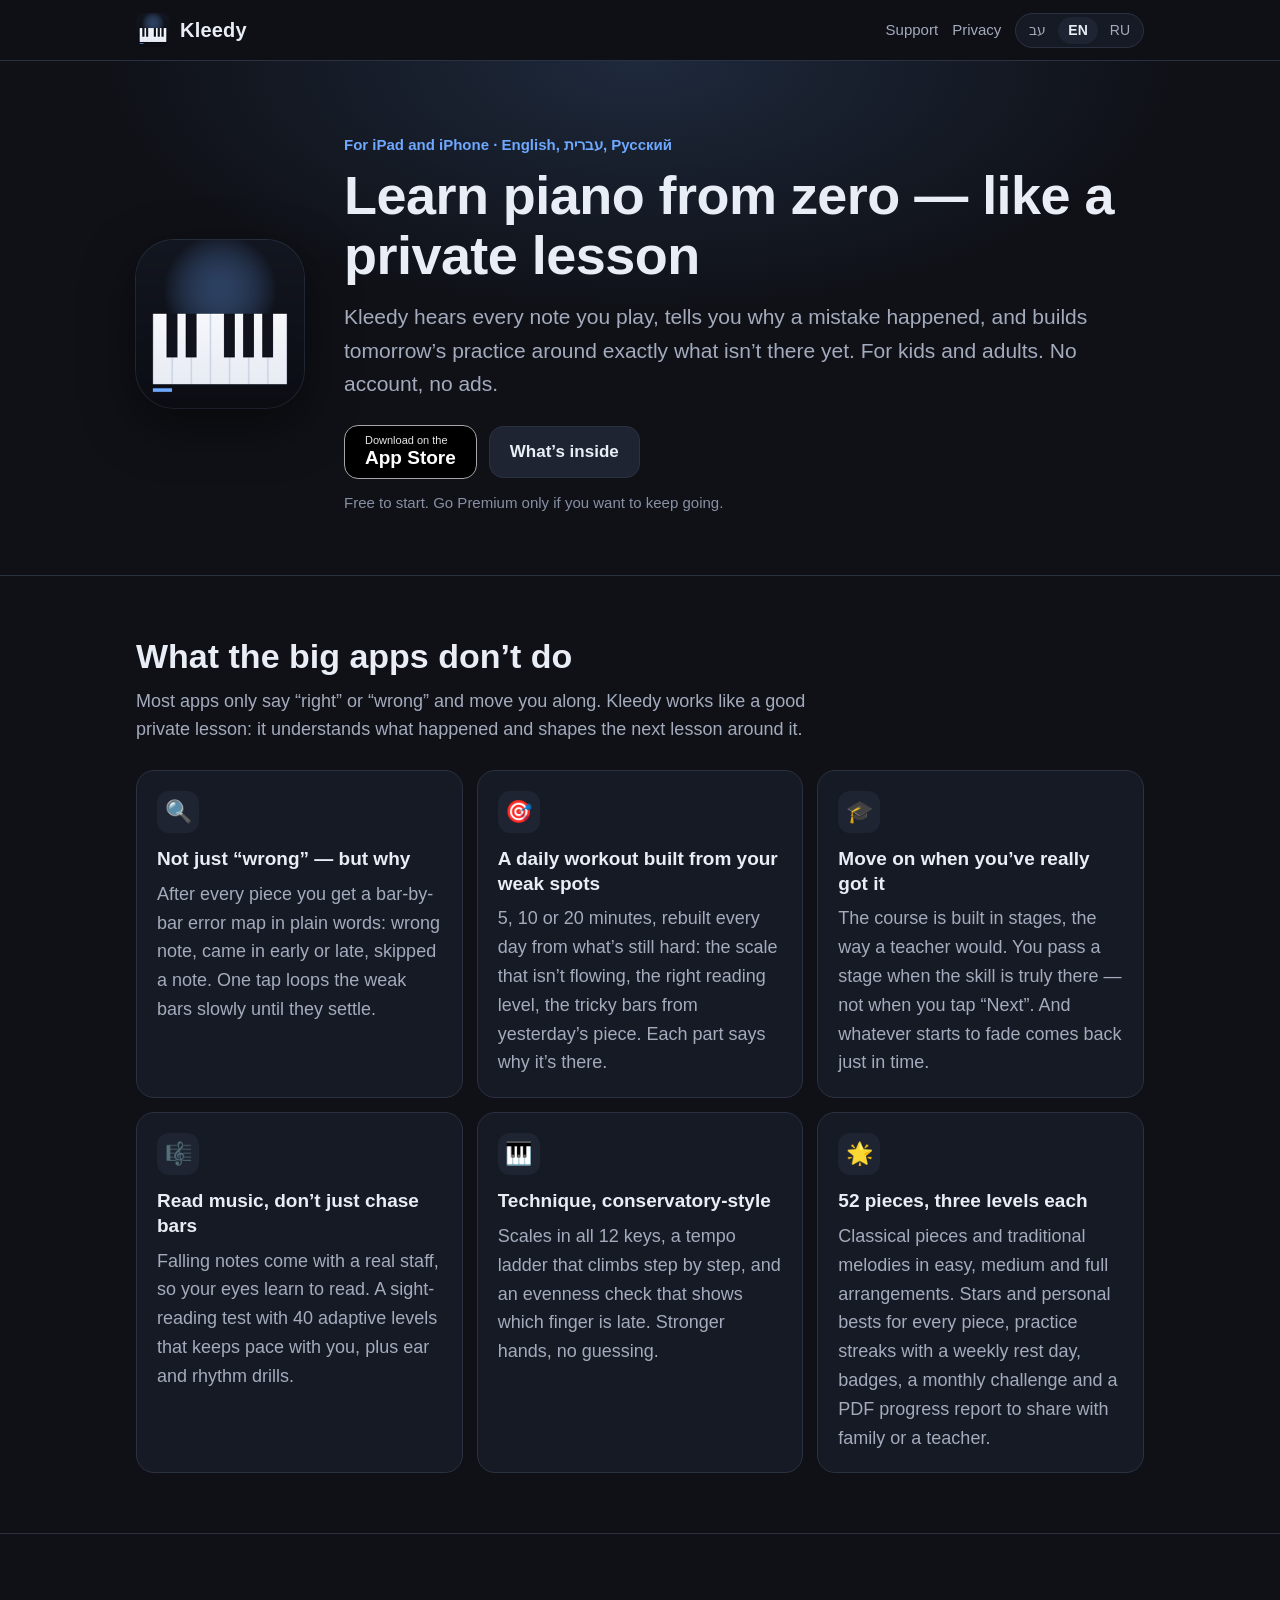
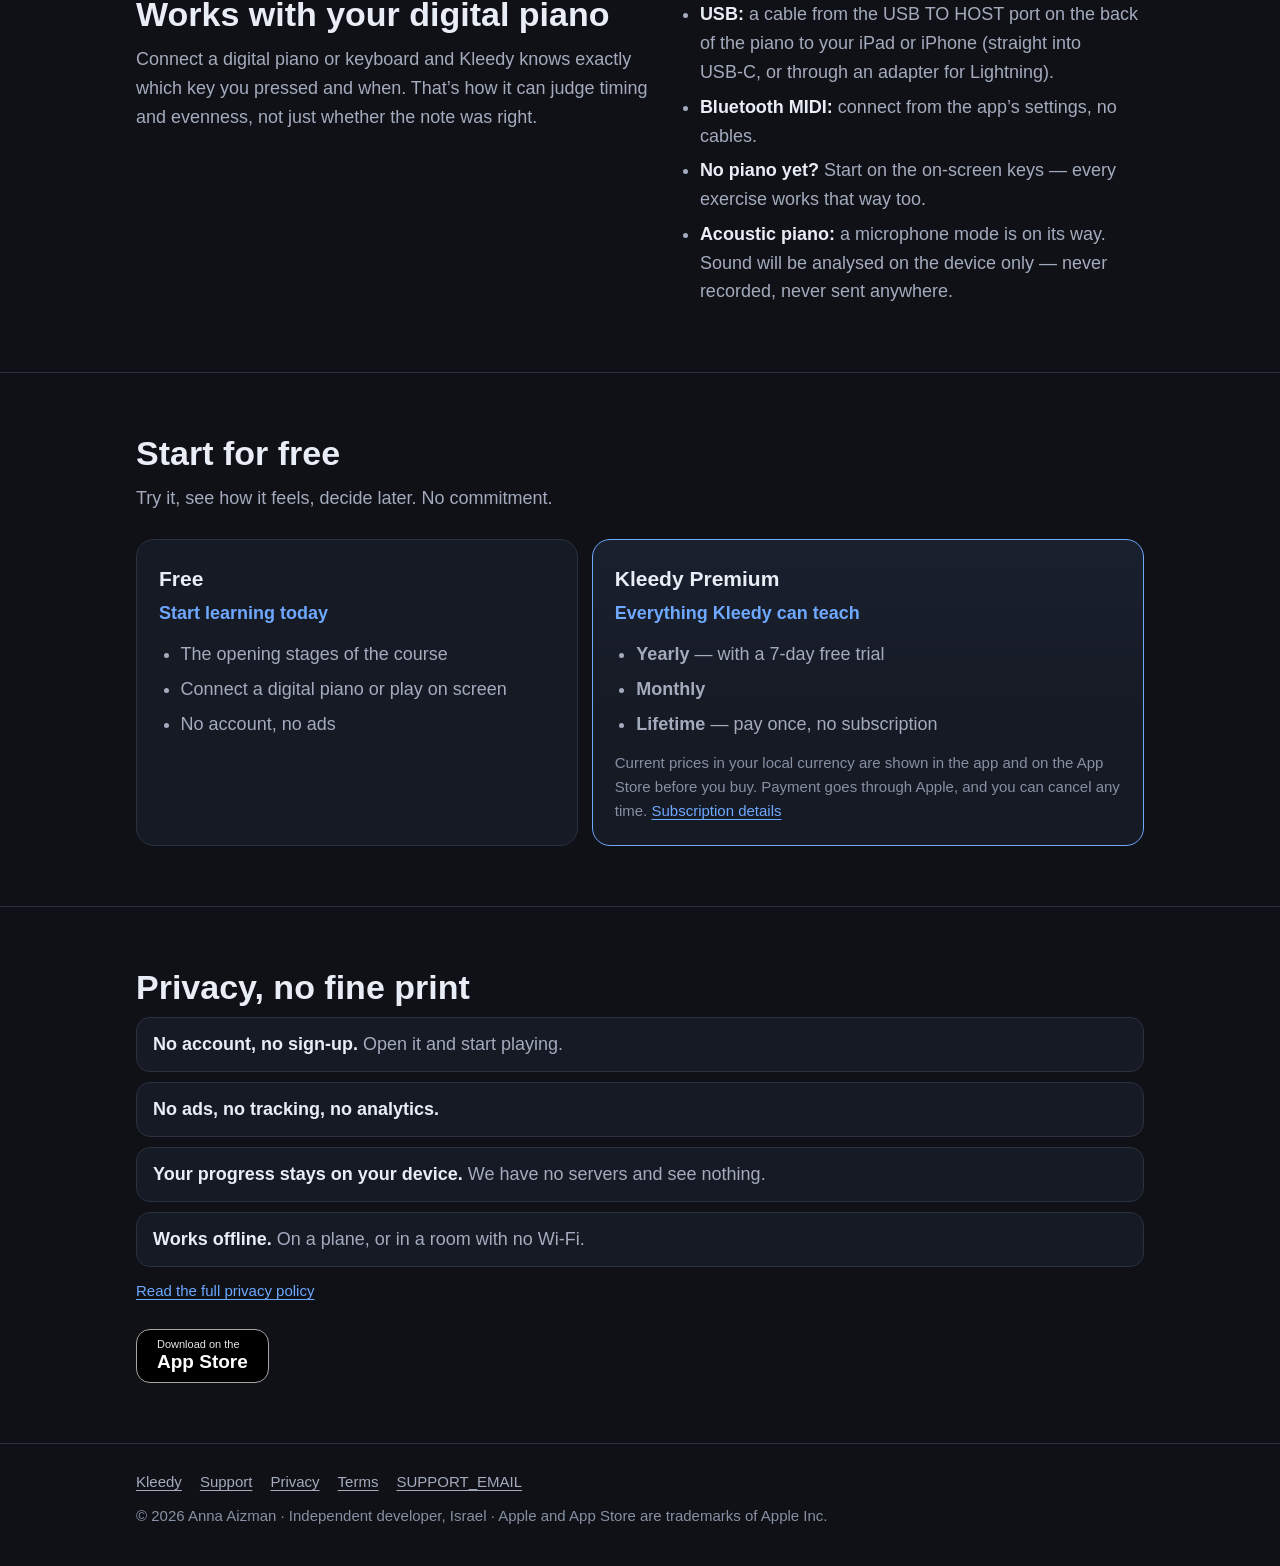
==== en/index.html @ 332d2723 "Kleedy site" ====
<!doctype html>
<html lang="en" dir="ltr">
<head>
  <meta charset="utf-8">
  <meta name="viewport" content="width=device-width, initial-scale=1">
  <title>Kleedy — Learn piano from zero, like a private lesson</title>
  <meta name="description" content="A piano app for iPad and iPhone that teaches from zero: it explains why a mistake happened, builds a daily workout from your weak spots and works with your digital piano. No account, no ads.">
  <meta name="theme-color" content="#0f1117">
  <meta property="og:title" content="Kleedy — Learn piano from zero, like a private lesson">
  <meta property="og:description" content="A piano app for iPad and iPhone that teaches from zero: it explains why a mistake happened, builds a daily workout from your weak spots and works with your digital piano. No account, no ads.">
  <meta property="og:type" content="website">
  <link rel="icon" type="image/png" href="../favicon.png">
  <link rel="apple-touch-icon" href="../apple-touch-icon.png">
  <link rel="stylesheet" href="../style.css">
  <link rel="alternate" hreflang="he" href="../index.html">
  <link rel="alternate" hreflang="en" href="../en/index.html">
  <link rel="alternate" hreflang="ru" href="../ru/index.html">
</head>
<body>
<header class="site-header">
  <div class="wrap">
    <a class="brand" href="index.html"><img src="../favicon.png" alt="" width="34" height="34">Kleedy</a>
    <nav class="header-links" aria-label="Navigation">
      <a href="support.html">Support</a>
      <a href="privacy.html">Privacy</a>
      <div class="lang" role="group" aria-label="Language"><a href="../index.html" hreflang="he" lang="he" title="עברית">עב</a><span aria-current="true" lang="en">EN</span><a href="../ru/index.html" hreflang="ru" lang="ru" title="Русский">RU</a></div>
    </nav>
  </div>
</header>
<main>
<section class="hero">
  <div class="wrap">
    <img class="hero-icon" src="../icon.png" alt="Kleedy icon: piano keys" width="168" height="168">
    <div>
      <p class="eyebrow">For iPad and iPhone · English, עברית, Русский</p>
      <h1>Learn piano from zero — like a private lesson</h1>
      <p class="lead">Kleedy hears every note you play, tells you why a mistake happened, and builds tomorrow’s practice around exactly what isn’t there yet. For kids and adults. No account, no ads.</p>
      <div class="cta">
        <a class="button store" href="APP_STORE_URL"><span><small>Download on the</small><b>App Store</b></span></a>
        <a class="button secondary" href="#features">What’s inside</a>
      </div>
      <p class="note">Free to start. Go Premium only if you want to keep going.</p>
    </div>
  </div>
</section>

<section id="features">
  <div class="wrap">
    <h2>What the big apps don’t do</h2>
    <p class="section-intro">Most apps only say “right” or “wrong” and move you along. Kleedy works like a good private lesson: it understands what happened and shapes the next lesson around it.</p>
    <div class="grid">
      <article class="card">
        <div class="icon" aria-hidden="true">🔍</div>
        <h3>Not just “wrong” — but why</h3>
        <p>After every piece you get a bar-by-bar error map in plain words: wrong note, came in early or late, skipped a note. One tap loops the weak bars slowly until they settle.</p>
      </article>
      <article class="card">
        <div class="icon" aria-hidden="true">🎯</div>
        <h3>A daily workout built from your weak spots</h3>
        <p>5, 10 or 20 minutes, rebuilt every day from what’s still hard: the scale that isn’t flowing, the right reading level, the tricky bars from yesterday’s piece. Each part says why it’s there.</p>
      </article>
      <article class="card">
        <div class="icon" aria-hidden="true">🎓</div>
        <h3>Move on when you’ve really got it</h3>
        <p>The course is built in stages, the way a teacher would. You pass a stage when the skill is truly there — not when you tap “Next”. And whatever starts to fade comes back just in time.</p>
      </article>
      <article class="card">
        <div class="icon" aria-hidden="true">🎼</div>
        <h3>Read music, don’t just chase bars</h3>
        <p>Falling notes come with a real staff, so your eyes learn to read. A sight-reading test with 40 adaptive levels that keeps pace with you, plus ear and rhythm drills.</p>
      </article>
      <article class="card">
        <div class="icon" aria-hidden="true">🎹</div>
        <h3>Technique, conservatory-style</h3>
        <p>Scales in all 12 keys, a tempo ladder that climbs step by step, and an evenness check that shows which finger is late. Stronger hands, no guessing.</p>
      </article>
      <article class="card">
        <div class="icon" aria-hidden="true">🌟</div>
        <h3>52 pieces, three levels each</h3>
        <p>Classical pieces and traditional melodies in easy, medium and full arrangements. Stars and personal bests for every piece, practice streaks with a weekly rest day, badges, a monthly challenge and a PDF progress report to share with family or a teacher.</p>
      </article>
    </div>
  </div>
</section>

<section id="piano">
  <div class="wrap piano-box">
    <div>
      <h2>Works with your digital piano</h2>
      <p class="section-intro">Connect a digital piano or keyboard and Kleedy knows exactly which key you pressed and when. That’s how it can judge timing and evenness, not just whether the note was right.</p>
    </div>
    <ul>
      <li><strong>USB:</strong> a cable from the USB TO HOST port on the back of the piano to your iPad or iPhone (straight into USB‑C, or through an adapter for Lightning).</li>
      <li><strong>Bluetooth MIDI:</strong> connect from the app’s settings, no cables.</li>
      <li><strong>No piano yet?</strong> Start on the on-screen keys — every exercise works that way too.</li>
      <li><strong>Acoustic piano:</strong> a microphone mode is on its way. Sound will be analysed on the device only — never recorded, never sent anywhere.</li>
    </ul>
  </div>
</section>

<section id="pricing">
  <div class="wrap">
    <h2>Start for free</h2>
    <p class="section-intro">Try it, see how it feels, decide later. No commitment.</p>
    <div class="price-grid">
      <div class="price">
        <h3>Free</h3>
        <p class="tag">Start learning today</p>
        <ul>
          <li>The opening stages of the course</li>
          <li>Connect a digital piano or play on screen</li>
          <li>No account, no ads</li>
        </ul>
      </div>
      <div class="price premium">
        <h3>Kleedy Premium</h3>
        <p class="tag">Everything Kleedy can teach</p>
        <ul>
          <li><strong>Yearly</strong> — with a 7-day free trial</li>
          <li><strong>Monthly</strong></li>
          <li><strong>Lifetime</strong> — pay once, no subscription</li>
        </ul>
        <p class="note">Current prices in your local currency are shown in the app and on the App Store before you buy. Payment goes through Apple, and you can cancel any time. <a href="terms.html">Subscription details</a></p>
      </div>
    </div>
  </div>
</section>

<section id="privacy">
  <div class="wrap">
    <h2>Privacy, no fine print</h2>
    <ul class="promise">
      <li><strong>No account, no sign-up.</strong> Open it and start playing.</li>
      <li><strong>No ads, no tracking, no analytics.</strong></li>
      <li><strong>Your progress stays on your device.</strong> We have no servers and see nothing.</li>
      <li><strong>Works offline.</strong> On a plane, or in a room with no Wi‑Fi.</li>
    </ul>
    <p class="note"><a href="privacy.html">Read the full privacy policy</a></p>
    <div class="cta" style="margin-top:26px"><a class="button store" href="APP_STORE_URL"><span><small>Download on the</small><b>App Store</b></span></a></div>
  </div>
</section>
</main>
<footer class="site-footer">
  <div class="wrap">
    <nav aria-label="Links">
      <a href="index.html">Kleedy</a>
      <a href="support.html">Support</a>
      <a href="privacy.html">Privacy</a>
      <a href="terms.html">Terms</a>
      <a href="mailto:SUPPORT_EMAIL"><span class="ltr">SUPPORT_EMAIL</span></a>
    </nav>
    <p>© 2026 Anna Aizman · Independent developer, Israel · Apple and App Store are trademarks of Apple Inc.</p>
  </div>
</footer>
</body>
</html>
---- style.css ----
/* Kleedy — one stylesheet for every page and language.
   Colours come from the app (PianoCourse/UI/Theme.swift). Logical
   properties (inline-start/end) keep RTL and LTR pages identical. */

:root {
  --bg: #0f1117;
  --surface: #161a24;
  --surface2: #1e2431;
  --line: #2a3141;
  --text: #e9edf5;
  --dim: #a3abbd;
  --faint: #8790a3;
  --accent: #6ea8ff;
  --on-accent: #08101f;
  --good: #4bdd80;
  --warn: #fbbf24;
  --violet: #a78bfa;
  --radius: 18px;
  --max: 1040px;
  color-scheme: dark;
}

*, *::before, *::after { box-sizing: border-box; }

html { -webkit-text-size-adjust: 100%; }

body {
  margin: 0;
  background: var(--bg);
  color: var(--text);
  font-family: -apple-system, BlinkMacSystemFont, "Segoe UI", "Arial Hebrew", Arial, "Noto Sans", "Noto Sans Hebrew", sans-serif;
  font-size: 17px;
  line-height: 1.6;
  overflow-wrap: break-word;
}

a { color: var(--accent); text-underline-offset: 3px; }
a:hover { text-decoration-thickness: 2px; }
a:focus-visible, .button:focus-visible { outline: 3px solid var(--accent); outline-offset: 3px; border-radius: 6px; }

img { max-width: 100%; height: auto; display: block; }

.wrap {
  width: 100%;
  max-width: var(--max);
  margin-inline: auto;
  padding-inline: 16px;
}

/* ---------- Header ---------- */

.site-header {
  border-bottom: 1px solid var(--line);
  background: rgba(15, 17, 23, 0.92);
}

/* On phones the header scrolls away; on wider screens it stays on top. */
@media (min-width: 640px) {
  .site-header {
    position: sticky;
    top: 0;
    z-index: 10;
    -webkit-backdrop-filter: blur(10px);
    backdrop-filter: blur(10px);
  }
}

.site-header .wrap {
  display: flex;
  align-items: center;
  justify-content: space-between;
  gap: 12px;
  min-height: 60px;
  flex-wrap: wrap;
  padding-block: 8px;
}

.brand {
  display: flex;
  align-items: center;
  gap: 10px;
  color: var(--text);
  text-decoration: none;
  font-weight: 700;
  font-size: 20px;
  letter-spacing: 0.01em;
}
.brand img { width: 34px; height: 34px; border-radius: 9px; }

.header-links {
  display: flex;
  align-items: center;
  gap: 6px 14px;
  flex-wrap: wrap;
  font-size: 15px;
}
.header-links a { color: var(--dim); text-decoration: none; }
.header-links a:hover { color: var(--text); }

.lang {
  display: flex;
  gap: 2px;
  background: var(--surface);
  border: 1px solid var(--line);
  border-radius: 999px;
  padding: 3px;
}
.lang a, .lang span {
  padding: 3px 10px;
  border-radius: 999px;
  font-size: 14px;
  line-height: 1.5;
  text-decoration: none;
  color: var(--dim);
}
.lang span[aria-current] { background: var(--surface2); color: var(--text); font-weight: 600; }

/* ---------- Hero ---------- */

.hero {
  padding-block: 44px 36px;
  background:
    radial-gradient(60% 70% at 50% 0%, rgba(110, 168, 255, 0.16), transparent 70%);
}
.hero .wrap {
  display: grid;
  gap: 28px;
  align-items: center;
}
.hero-icon {
  width: 112px;
  height: 112px;
  border-radius: 26px;
  box-shadow: 0 18px 50px rgba(0, 0, 0, 0.5), 0 0 0 1px var(--line);
}
.eyebrow {
  color: var(--accent);
  font-weight: 600;
  font-size: 15px;
  margin: 0 0 8px;
}
h1 {
  font-size: clamp(32px, 8vw, 54px);
  line-height: 1.12;
  margin: 0 0 14px;
  letter-spacing: -0.01em;
}
.lead {
  font-size: clamp(18px, 4.4vw, 21px);
  color: var(--dim);
  margin: 0 0 24px;
  max-width: 38em;
}
.cta { display: flex; flex-wrap: wrap; gap: 12px; align-items: center; }
.note { color: var(--faint); font-size: 15px; margin: 12px 0 0; }

/* The App Store button. Swap for Apple's official badge artwork when available. */
.button {
  display: inline-flex;
  align-items: center;
  gap: 10px;
  min-height: 52px;
  padding: 8px 20px;
  border-radius: 14px;
  font-weight: 700;
  font-size: 17px;
  text-decoration: none;
}
.button.store {
  background: #000;
  color: #fff;
  border: 1px solid #a6a6a6;
}
.button.store small { display: block; font-size: 11px; font-weight: 500; line-height: 1.2; opacity: 0.9; }
.button.store b { display: block; font-size: 19px; line-height: 1.2; }
.button.store svg { width: 24px; height: 24px; flex: none; }
.button.secondary {
  background: var(--surface2);
  color: var(--text);
  border: 1px solid var(--line);
  font-weight: 600;
}

/* ---------- Sections ---------- */

section { padding-block: 40px; }
section + section { border-top: 1px solid var(--line); }

h2 {
  font-size: clamp(25px, 6vw, 34px);
  line-height: 1.2;
  margin: 0 0 10px;
}
.section-intro { color: var(--dim); margin: 0 0 26px; max-width: 40em; }

.grid {
  display: grid;
  gap: 14px;
  grid-template-columns: 1fr;
}

.card {
  background: var(--surface);
  border: 1px solid var(--line);
  border-radius: var(--radius);
  padding: 20px;
}
.card h3 { font-size: 19px; line-height: 1.3; margin: 0 0 8px; }
.card p { margin: 0; color: var(--dim); }
.card .icon {
  width: 42px;
  height: 42px;
  border-radius: 12px;
  display: grid;
  place-items: center;
  background: var(--surface2);
  margin-bottom: 14px;
  font-size: 22px;
  line-height: 1;
}

.piano-box {
  display: grid;
  gap: 14px;
}
.piano-box ul { margin: 0; padding-inline-start: 1.2em; color: var(--dim); }
.piano-box li { margin-block: 6px; }
.piano-box li strong { color: var(--text); }

.price-grid { display: grid; gap: 14px; }
.price {
  background: var(--surface);
  border: 1px solid var(--line);
  border-radius: var(--radius);
  padding: 22px;
}
.price.premium { border-color: var(--accent); background: linear-gradient(180deg, rgba(110,168,255,0.10), var(--surface) 60%); }
.price h3 { margin: 0 0 4px; font-size: 21px; }
.price .tag { color: var(--accent); font-weight: 600; margin: 0 0 12px; }
.price ul { margin: 0; padding-inline-start: 1.2em; color: var(--dim); }
.price li { margin-block: 6px; }

.promise {
  display: grid;
  gap: 10px;
  margin: 0;
  padding: 0;
  list-style: none;
}
.promise li {
  background: var(--surface);
  border: 1px solid var(--line);
  border-radius: 14px;
  padding: 12px 16px;
  color: var(--dim);
}
.promise li strong { color: var(--text); }

/* ---------- Documents (privacy, terms, support) ---------- */

.doc { padding-block: 34px 48px; }
.doc .wrap { max-width: 760px; }
.doc h1 { font-size: clamp(28px, 7vw, 40px); }
.doc h2 { font-size: 22px; margin: 34px 0 8px; }
.doc h3 { font-size: 18px; margin: 22px 0 6px; }
.doc p, .doc li { color: #cfd5e2; }
.doc ul { padding-inline-start: 1.3em; }
.doc li { margin-block: 6px; }
.updated { color: var(--faint); font-size: 15px; margin: 0 0 22px; }
.summary {
  background: var(--surface);
  border: 1px solid var(--line);
  border-inline-start: 4px solid var(--good);
  border-radius: 14px;
  padding: 16px 18px;
  margin: 0 0 10px;
}
.summary p { margin: 0 0 6px; }
.summary ul { margin: 0; }

details {
  background: var(--surface);
  border: 1px solid var(--line);
  border-radius: 14px;
  margin-block: 10px;
}
summary {
  cursor: pointer;
  padding: 14px 18px;
  font-weight: 600;
  list-style-position: inside;
}
details[open] summary { border-bottom: 1px solid var(--line); }
details > div { padding: 4px 18px 12px; }

.contact-box {
  background: var(--surface2);
  border-radius: var(--radius);
  padding: 20px;
  margin-top: 30px;
}
.contact-box h2 { margin-top: 0; }

/* Phone numbers, emails and URLs stay left-to-right inside Hebrew text. */
.ltr { direction: ltr; unicode-bidi: isolate; }

/* ---------- Footer ---------- */

.site-footer {
  border-top: 1px solid var(--line);
  padding-block: 26px 34px;
  color: var(--faint);
  font-size: 15px;
}
.site-footer nav { display: flex; flex-wrap: wrap; gap: 8px 18px; margin-bottom: 10px; }
.site-footer a { color: var(--dim); }
.site-footer p { margin: 4px 0; }

/* ---------- Wider screens ---------- */

@media (min-width: 640px) {
  .grid { grid-template-columns: 1fr 1fr; }
  .price-grid { grid-template-columns: 1fr 1.25fr; }
}

@media (min-width: 900px) {
  body { font-size: 18px; }
  .hero { padding-block: 72px 60px; }
  .hero .wrap { grid-template-columns: auto 1fr; gap: 40px; }
  .hero-icon { width: 168px; height: 168px; border-radius: 38px; }
  .grid { grid-template-columns: repeat(3, 1fr); }
  .piano-box { grid-template-columns: 1.1fr 1fr; gap: 30px; align-items: start; }
  section { padding-block: 60px; }
}

@media (prefers-reduced-motion: no-preference) {
  html { scroll-behavior: smooth; }
}
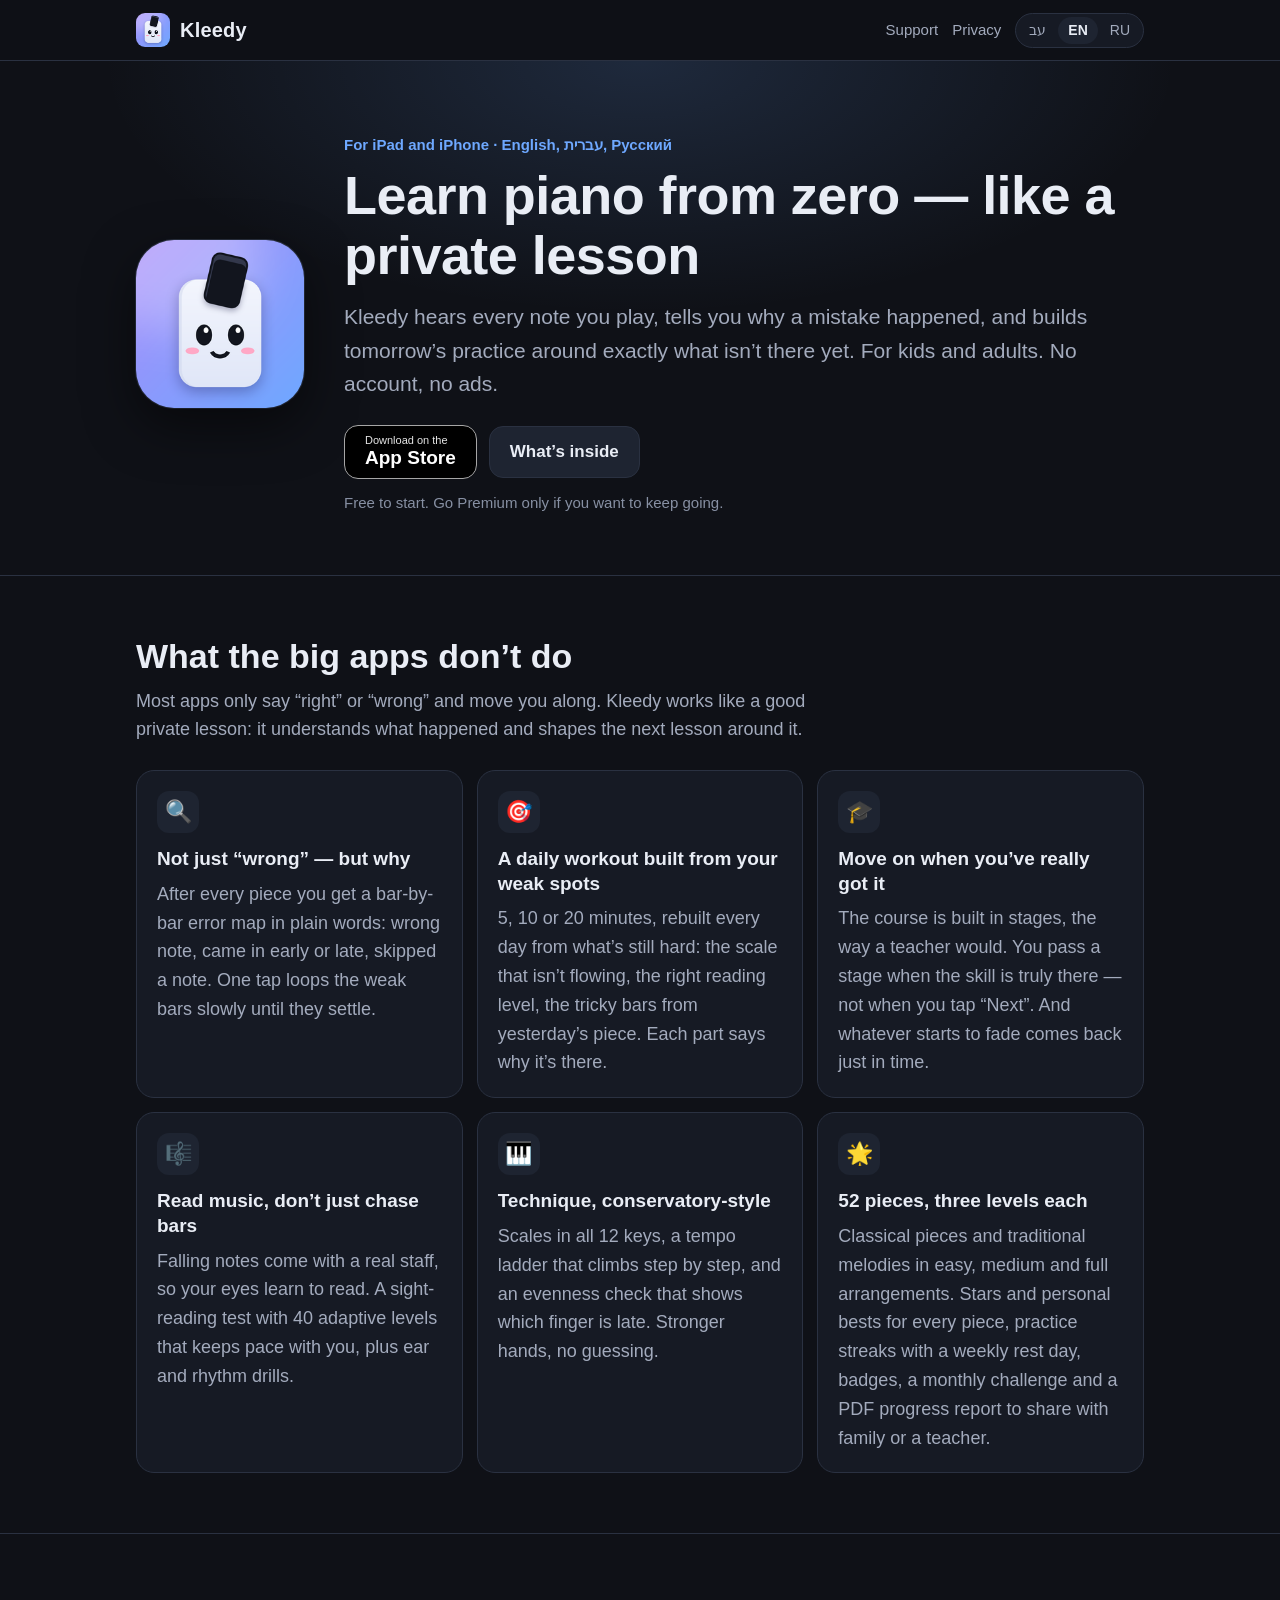
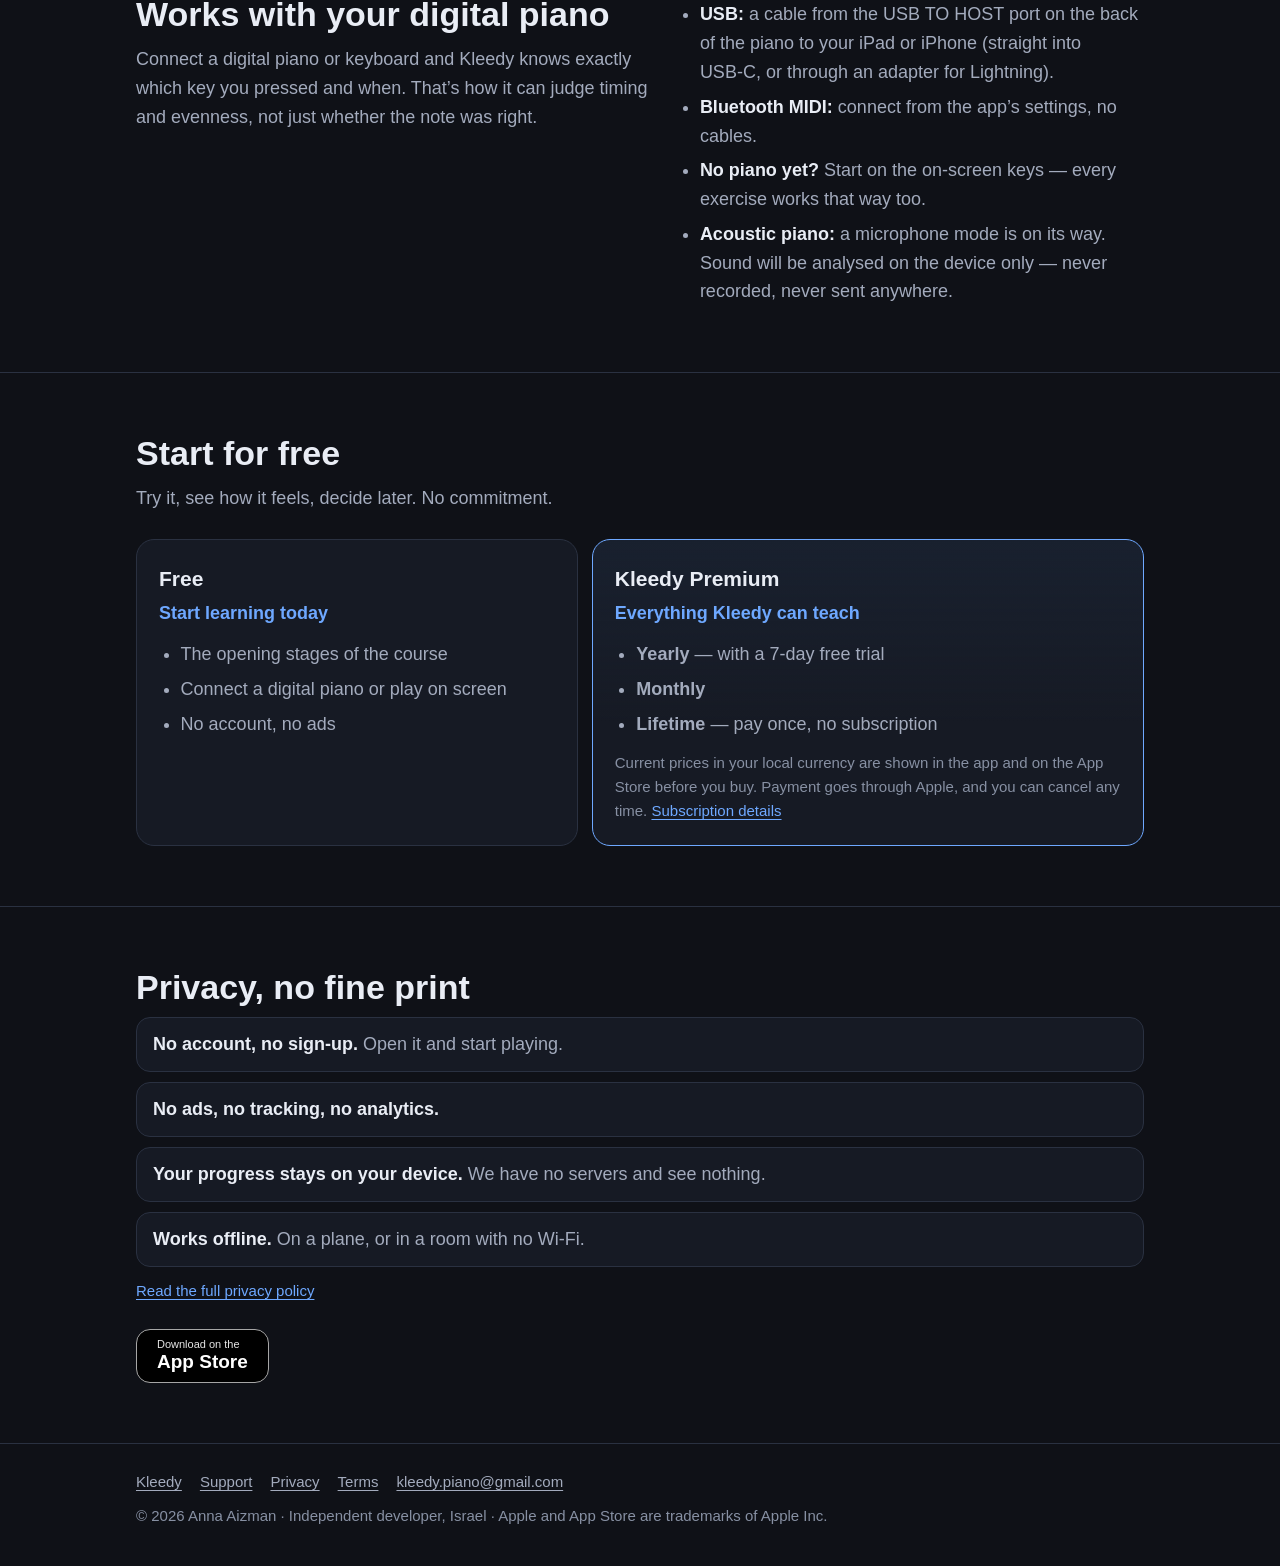
==== commit 4f812197: "Contact address kleedy.piano@gmail.com on every page; new Kleedy icon Co-Authored-By: Claude Opus 5." ====
--- a/en/index.html
+++ b/en/index.html
@@ -147,7 +147,7 @@
       <a href="support.html">Support</a>
       <a href="privacy.html">Privacy</a>
       <a href="terms.html">Terms</a>
-      <a href="mailto:SUPPORT_EMAIL"><span class="ltr">SUPPORT_EMAIL</span></a>
+      <a href="mailto:kleedy.piano@gmail.com"><span class="ltr">kleedy.piano@gmail.com</span></a>
     </nav>
     <p>© 2026 Anna Aizman · Independent developer, Israel · Apple and App Store are trademarks of Apple Inc.</p>
   </div>
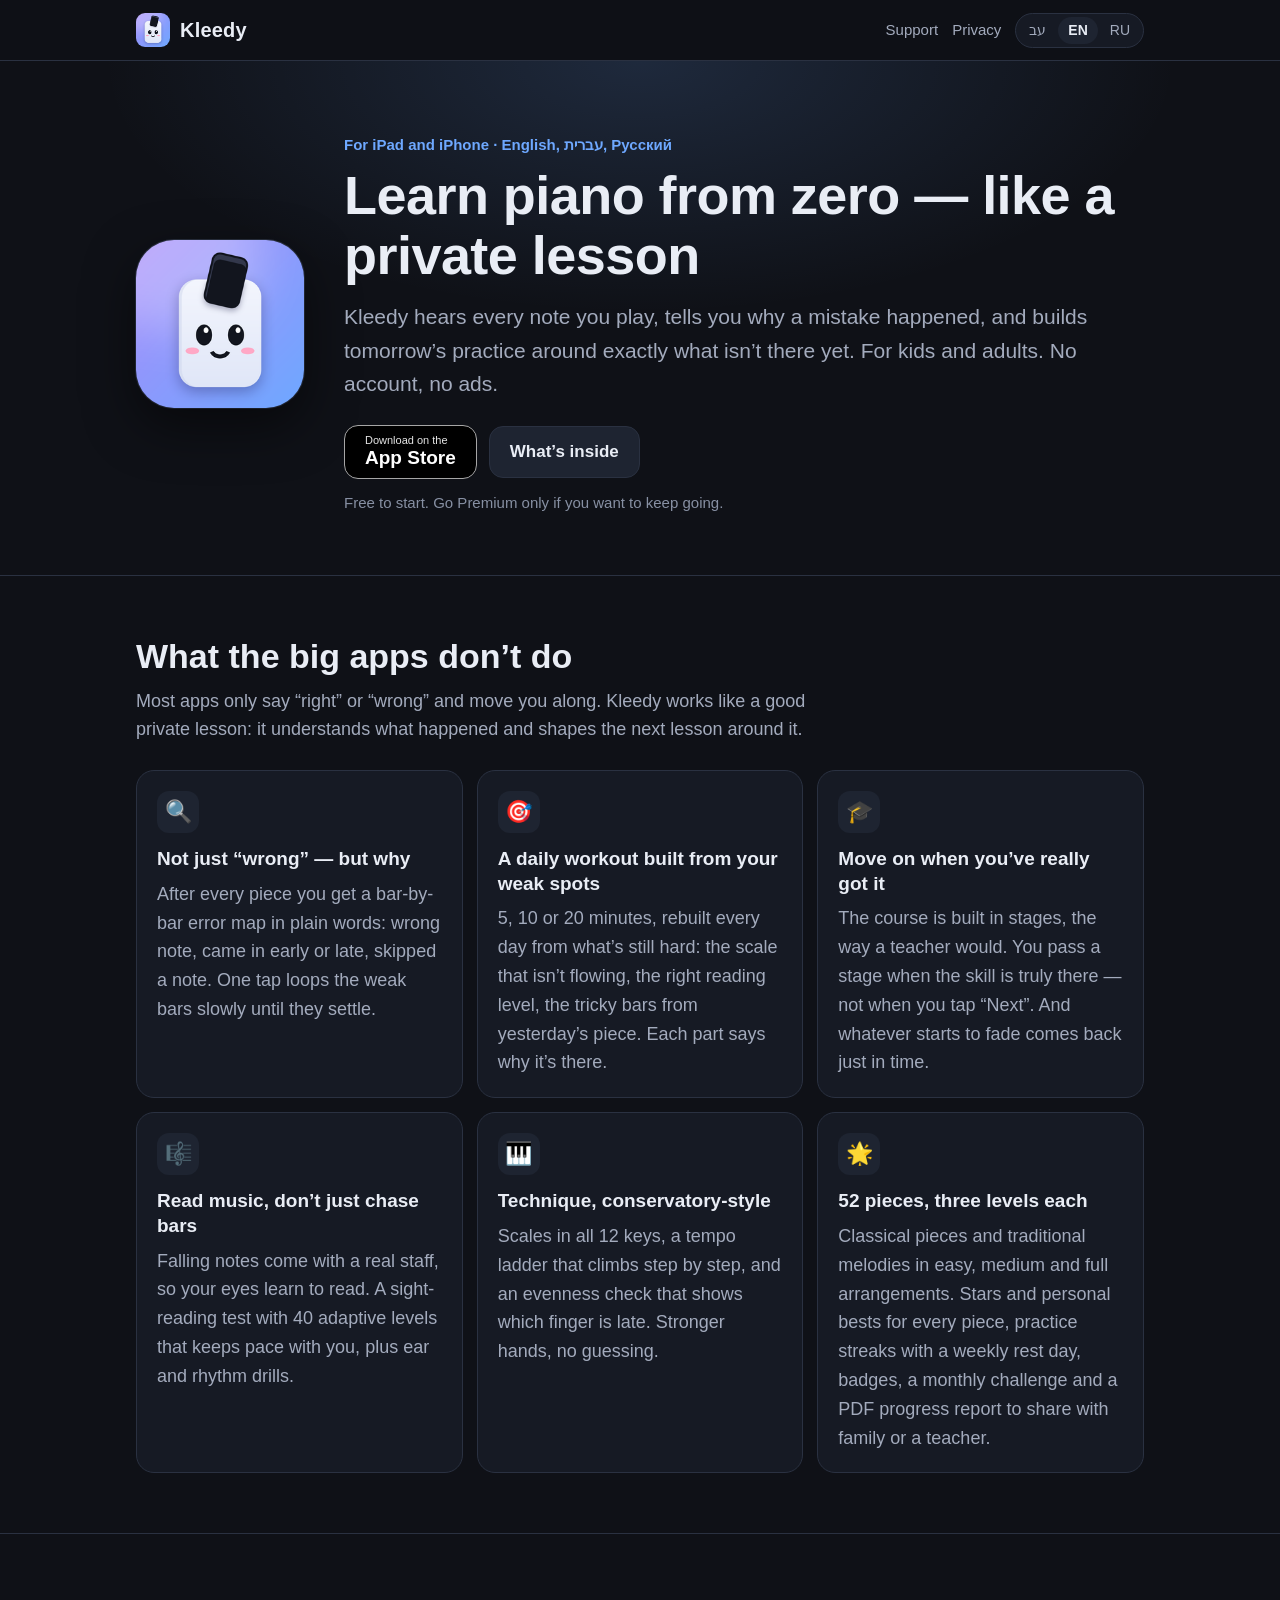
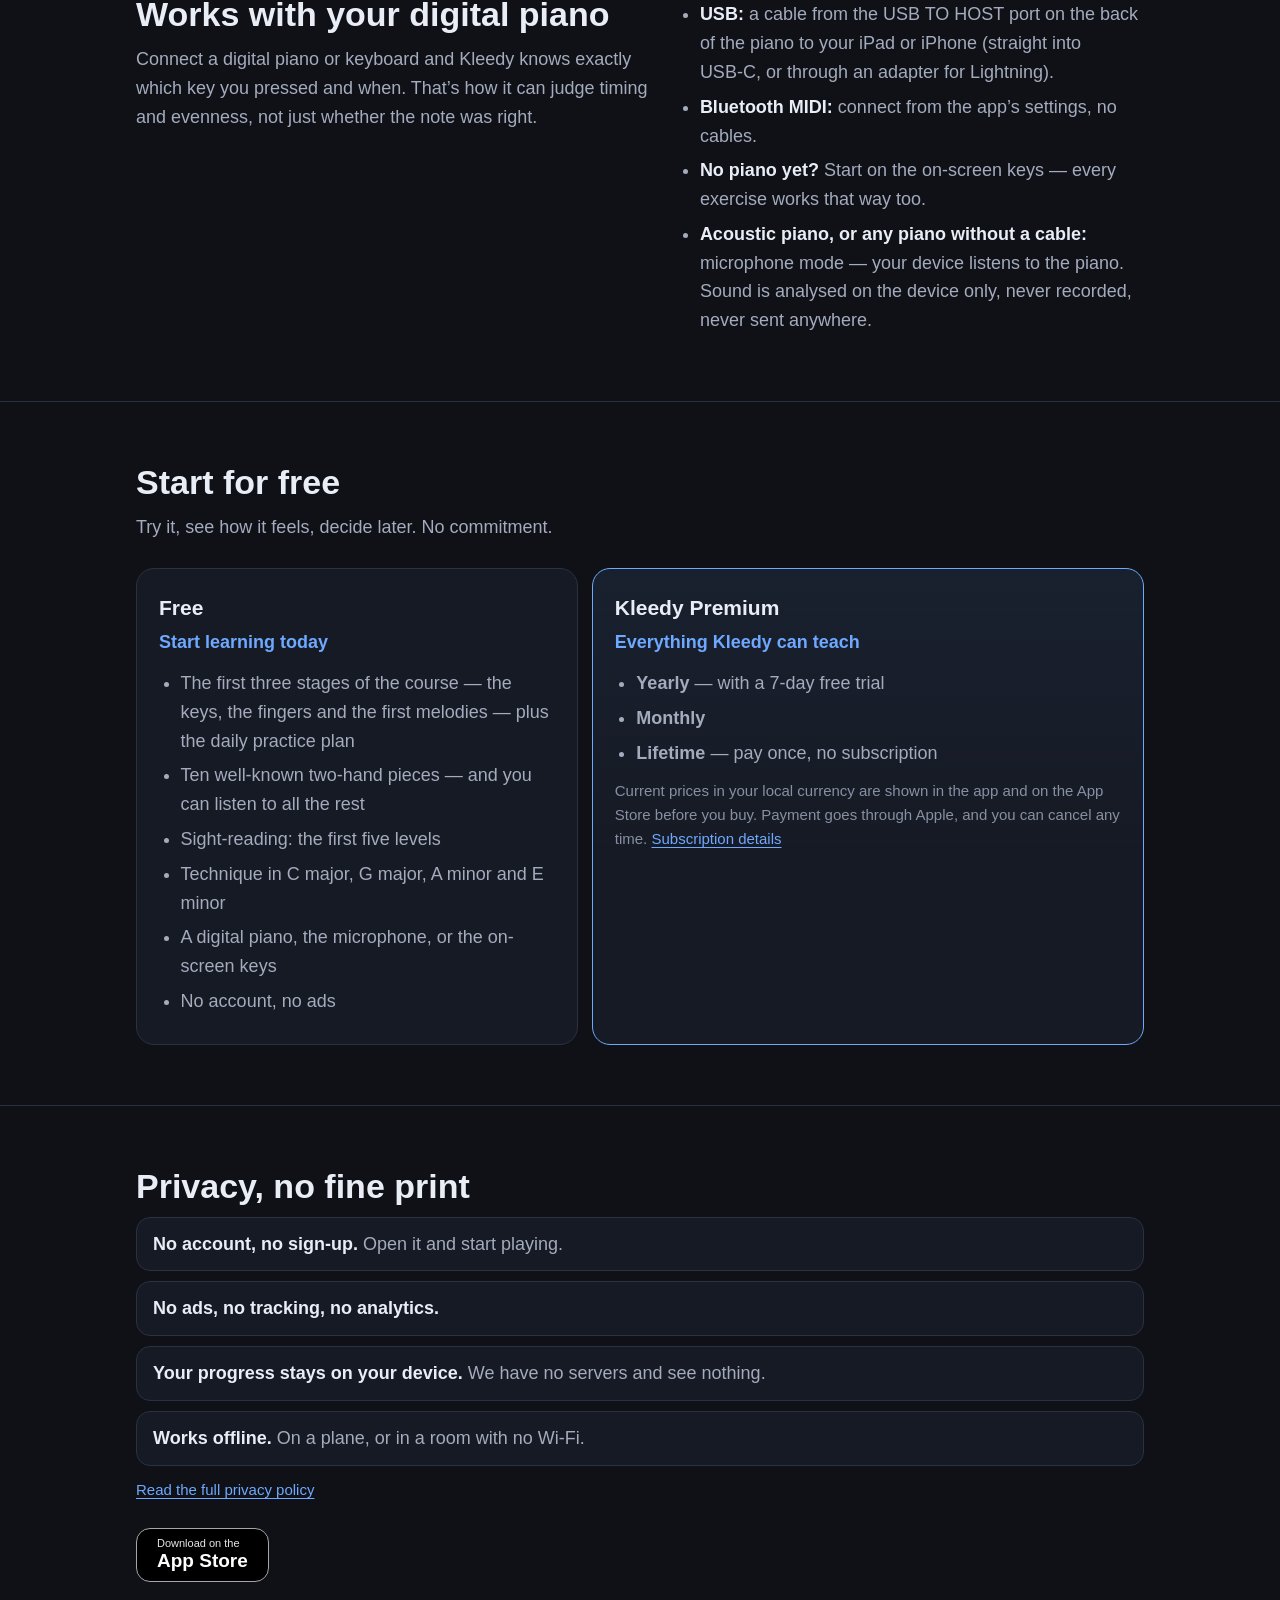
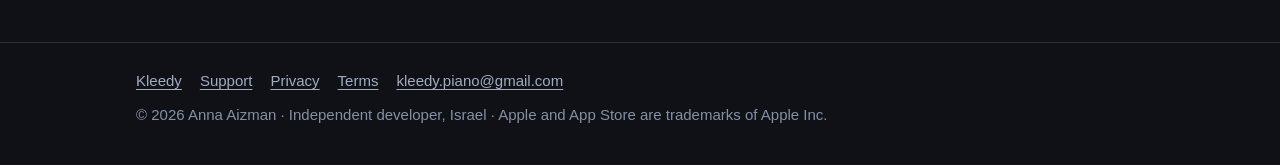
==== commit 9dbbe160: "Site: microphone mode, masculine addressing, accurate free tier" ====
--- a/en/index.html
+++ b/en/index.html
@@ -93,7 +93,7 @@
       <li><strong>USB:</strong> a cable from the USB TO HOST port on the back of the piano to your iPad or iPhone (straight into USB‑C, or through an adapter for Lightning).</li>
       <li><strong>Bluetooth MIDI:</strong> connect from the app’s settings, no cables.</li>
       <li><strong>No piano yet?</strong> Start on the on-screen keys — every exercise works that way too.</li>
-      <li><strong>Acoustic piano:</strong> a microphone mode is on its way. Sound will be analysed on the device only — never recorded, never sent anywhere.</li>
+      <li><strong>Acoustic piano, or any piano without a cable:</strong> microphone mode — your device listens to the piano. Sound is analysed on the device only, never recorded, never sent anywhere.</li>
     </ul>
   </div>
 </section>
@@ -107,8 +107,11 @@
         <h3>Free</h3>
         <p class="tag">Start learning today</p>
         <ul>
-          <li>The opening stages of the course</li>
-          <li>Connect a digital piano or play on screen</li>
+          <li>The first three stages of the course — the keys, the fingers and the first melodies — plus the daily practice plan</li>
+          <li>Ten well-known two-hand pieces — and you can listen to all the rest</li>
+          <li>Sight-reading: the first five levels</li>
+          <li>Technique in C major, G major, A minor and E minor</li>
+          <li>A digital piano, the microphone, or the on-screen keys</li>
           <li>No account, no ads</li>
         </ul>
       </div>
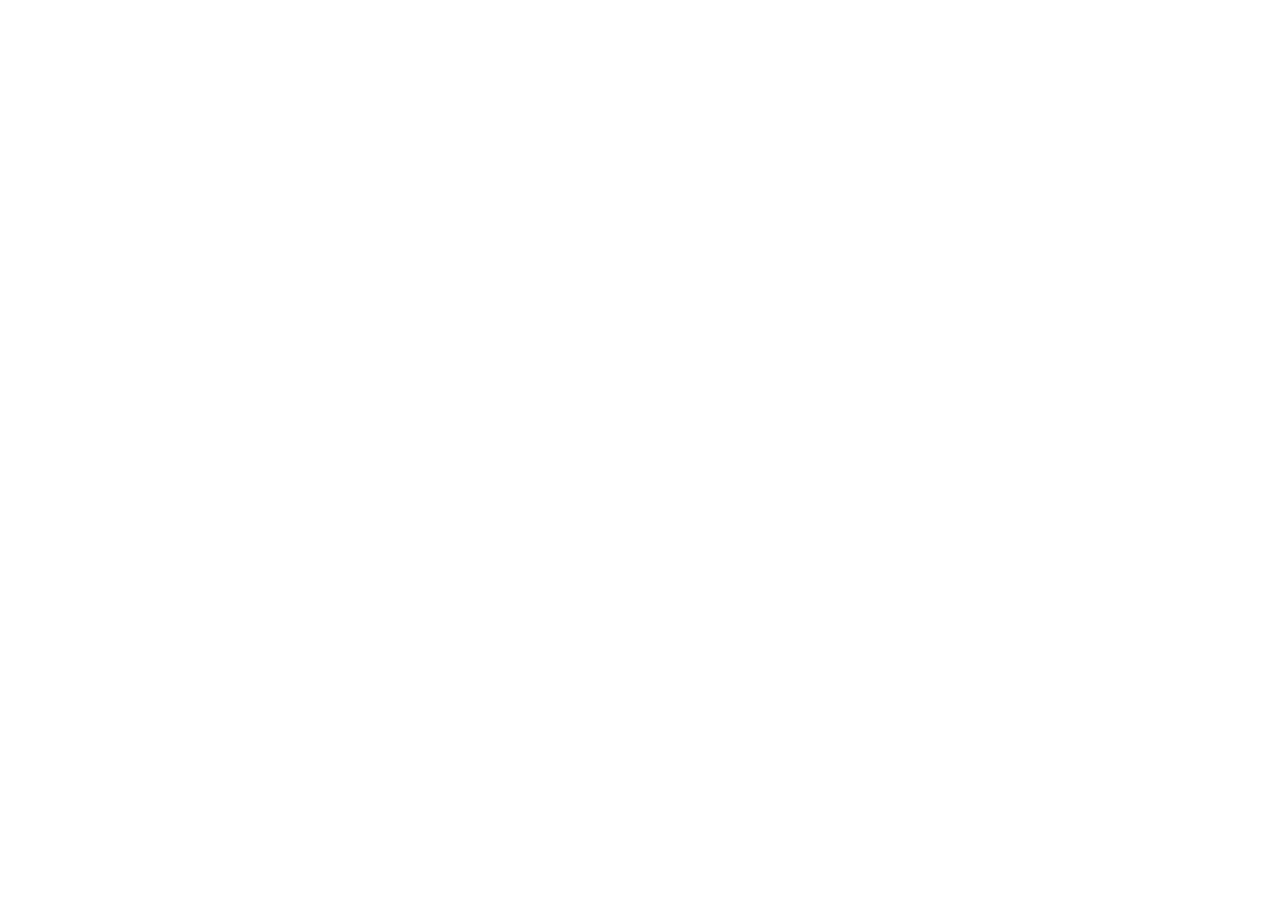
==== commit 11f029a1: "Site moved to kleedyapp.github.io: pages now redirect there; media stays for scheduled posts" ====
--- a/en/index.html
+++ b/en/index.html
@@ -1,159 +1,8 @@
 <!doctype html>
-<html lang="en" dir="ltr">
-<head>
-  <meta charset="utf-8">
-  <meta name="viewport" content="width=device-width, initial-scale=1">
-  <title>Kleedy — Learn piano from zero, like a private lesson</title>
-  <meta name="description" content="A piano app for iPad and iPhone that teaches from zero: it explains why a mistake happened, builds a daily workout from your weak spots and works with your digital piano. No account, no ads.">
-  <meta name="theme-color" content="#0f1117">
-  <meta property="og:title" content="Kleedy — Learn piano from zero, like a private lesson">
-  <meta property="og:description" content="A piano app for iPad and iPhone that teaches from zero: it explains why a mistake happened, builds a daily workout from your weak spots and works with your digital piano. No account, no ads.">
-  <meta property="og:type" content="website">
-  <link rel="icon" type="image/png" href="../favicon.png">
-  <link rel="apple-touch-icon" href="../apple-touch-icon.png">
-  <link rel="stylesheet" href="../style.css">
-  <link rel="alternate" hreflang="he" href="../index.html">
-  <link rel="alternate" hreflang="en" href="../en/index.html">
-  <link rel="alternate" hreflang="ru" href="../ru/index.html">
-</head>
-<body>
-<header class="site-header">
-  <div class="wrap">
-    <a class="brand" href="index.html"><img src="../favicon.png" alt="" width="34" height="34">Kleedy</a>
-    <nav class="header-links" aria-label="Navigation">
-      <a href="support.html">Support</a>
-      <a href="privacy.html">Privacy</a>
-      <div class="lang" role="group" aria-label="Language"><a href="../index.html" hreflang="he" lang="he" title="עברית">עב</a><span aria-current="true" lang="en">EN</span><a href="../ru/index.html" hreflang="ru" lang="ru" title="Русский">RU</a></div>
-    </nav>
-  </div>
-</header>
-<main>
-<section class="hero">
-  <div class="wrap">
-    <img class="hero-icon" src="../icon.png" alt="Kleedy icon: piano keys" width="168" height="168">
-    <div>
-      <p class="eyebrow">For iPad and iPhone · English, עברית, Русский</p>
-      <h1>Learn piano from zero — like a private lesson</h1>
-      <p class="lead">Kleedy hears every note you play, tells you why a mistake happened, and builds tomorrow’s practice around exactly what isn’t there yet. For kids and adults. No account, no ads.</p>
-      <div class="cta">
-        <a class="button store" href="APP_STORE_URL"><span><small>Download on the</small><b>App Store</b></span></a>
-        <a class="button secondary" href="#features">What’s inside</a>
-      </div>
-      <p class="note">Free to start. Go Premium only if you want to keep going.</p>
-    </div>
-  </div>
-</section>
-
-<section id="features">
-  <div class="wrap">
-    <h2>What the big apps don’t do</h2>
-    <p class="section-intro">Most apps only say “right” or “wrong” and move you along. Kleedy works like a good private lesson: it understands what happened and shapes the next lesson around it.</p>
-    <div class="grid">
-      <article class="card">
-        <div class="icon" aria-hidden="true">🔍</div>
-        <h3>Not just “wrong” — but why</h3>
-        <p>After every piece you get a bar-by-bar error map in plain words: wrong note, came in early or late, skipped a note. One tap loops the weak bars slowly until they settle.</p>
-      </article>
-      <article class="card">
-        <div class="icon" aria-hidden="true">🎯</div>
-        <h3>A daily workout built from your weak spots</h3>
-        <p>5, 10 or 20 minutes, rebuilt every day from what’s still hard: the scale that isn’t flowing, the right reading level, the tricky bars from yesterday’s piece. Each part says why it’s there.</p>
-      </article>
-      <article class="card">
-        <div class="icon" aria-hidden="true">🎓</div>
-        <h3>Move on when you’ve really got it</h3>
-        <p>The course is built in stages, the way a teacher would. You pass a stage when the skill is truly there — not when you tap “Next”. And whatever starts to fade comes back just in time.</p>
-      </article>
-      <article class="card">
-        <div class="icon" aria-hidden="true">🎼</div>
-        <h3>Read music, don’t just chase bars</h3>
-        <p>Falling notes come with a real staff, so your eyes learn to read. A sight-reading test with 40 adaptive levels that keeps pace with you, plus ear and rhythm drills.</p>
-      </article>
-      <article class="card">
-        <div class="icon" aria-hidden="true">🎹</div>
-        <h3>Technique, conservatory-style</h3>
-        <p>Scales in all 12 keys, a tempo ladder that climbs step by step, and an evenness check that shows which finger is late. Stronger hands, no guessing.</p>
-      </article>
-      <article class="card">
-        <div class="icon" aria-hidden="true">🌟</div>
-        <h3>52 pieces, three levels each</h3>
-        <p>Classical pieces and traditional melodies in easy, medium and full arrangements. Stars and personal bests for every piece, practice streaks with a weekly rest day, badges, a monthly challenge and a PDF progress report to share with family or a teacher.</p>
-      </article>
-    </div>
-  </div>
-</section>
-
-<section id="piano">
-  <div class="wrap piano-box">
-    <div>
-      <h2>Works with your digital piano</h2>
-      <p class="section-intro">Connect a digital piano or keyboard and Kleedy knows exactly which key you pressed and when. That’s how it can judge timing and evenness, not just whether the note was right.</p>
-    </div>
-    <ul>
-      <li><strong>USB:</strong> a cable from the USB TO HOST port on the back of the piano to your iPad or iPhone (straight into USB‑C, or through an adapter for Lightning).</li>
-      <li><strong>Bluetooth MIDI:</strong> connect from the app’s settings, no cables.</li>
-      <li><strong>No piano yet?</strong> Start on the on-screen keys — every exercise works that way too.</li>
-      <li><strong>Acoustic piano, or any piano without a cable:</strong> microphone mode — your device listens to the piano. Sound is analysed on the device only, never recorded, never sent anywhere.</li>
-    </ul>
-  </div>
-</section>
-
-<section id="pricing">
-  <div class="wrap">
-    <h2>Start for free</h2>
-    <p class="section-intro">Try it, see how it feels, decide later. No commitment.</p>
-    <div class="price-grid">
-      <div class="price">
-        <h3>Free</h3>
-        <p class="tag">Start learning today</p>
-        <ul>
-          <li>The first three stages of the course — the keys, the fingers and the first melodies — plus the daily practice plan</li>
-          <li>Ten well-known two-hand pieces — and you can listen to all the rest</li>
-          <li>Sight-reading: the first five levels</li>
-          <li>Technique in C major, G major, A minor and E minor</li>
-          <li>A digital piano, the microphone, or the on-screen keys</li>
-          <li>No account, no ads</li>
-        </ul>
-      </div>
-      <div class="price premium">
-        <h3>Kleedy Premium</h3>
-        <p class="tag">Everything Kleedy can teach</p>
-        <ul>
-          <li><strong>Yearly</strong> — with a 7-day free trial</li>
-          <li><strong>Monthly</strong></li>
-          <li><strong>Lifetime</strong> — pay once, no subscription</li>
-        </ul>
-        <p class="note">Current prices in your local currency are shown in the app and on the App Store before you buy. Payment goes through Apple, and you can cancel any time. <a href="terms.html">Subscription details</a></p>
-      </div>
-    </div>
-  </div>
-</section>
-
-<section id="privacy">
-  <div class="wrap">
-    <h2>Privacy, no fine print</h2>
-    <ul class="promise">
-      <li><strong>No account, no sign-up.</strong> Open it and start playing.</li>
-      <li><strong>No ads, no tracking, no analytics.</strong></li>
-      <li><strong>Your progress stays on your device.</strong> We have no servers and see nothing.</li>
-      <li><strong>Works offline.</strong> On a plane, or in a room with no Wi‑Fi.</li>
-    </ul>
-    <p class="note"><a href="privacy.html">Read the full privacy policy</a></p>
-    <div class="cta" style="margin-top:26px"><a class="button store" href="APP_STORE_URL"><span><small>Download on the</small><b>App Store</b></span></a></div>
-  </div>
-</section>
-</main>
-<footer class="site-footer">
-  <div class="wrap">
-    <nav aria-label="Links">
-      <a href="index.html">Kleedy</a>
-      <a href="support.html">Support</a>
-      <a href="privacy.html">Privacy</a>
-      <a href="terms.html">Terms</a>
-      <a href="mailto:kleedy.piano@gmail.com"><span class="ltr">kleedy.piano@gmail.com</span></a>
-    </nav>
-    <p>© 2026 Anna Aizman · Independent developer, Israel · Apple and App Store are trademarks of Apple Inc.</p>
-  </div>
-</footer>
-</body>
-</html>
+<html><head><meta charset="utf-8">
+<meta name="robots" content="noindex">
+<link rel="canonical" href="https://kleedyapp.github.io/en/">
+<meta http-equiv="refresh" content="0; url=https://kleedyapp.github.io/en/">
+<script>location.replace("https://kleedyapp.github.io/en/" + location.search + location.hash)</script>
+<title>Kleedy</title></head>
+<body><a href="https://kleedyapp.github.io/en/">kleedyapp.github.io</a></body></html>
